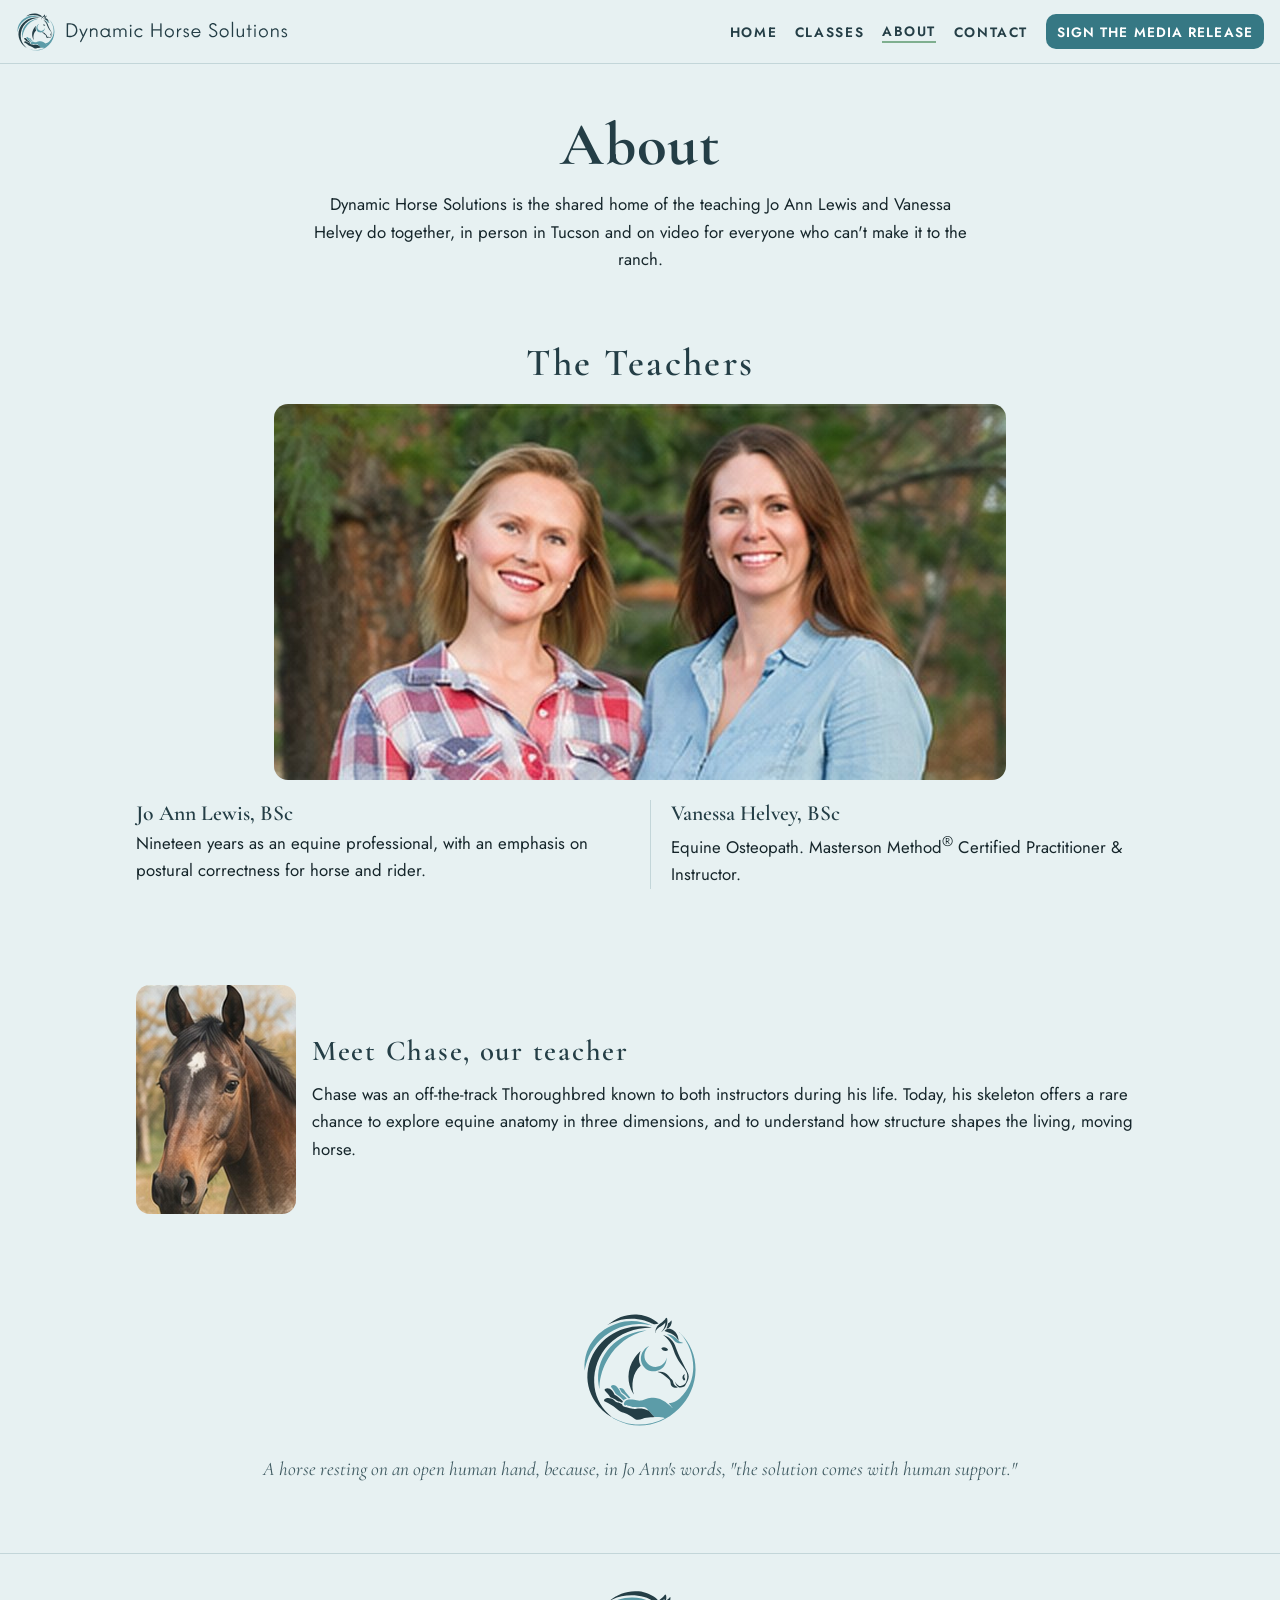
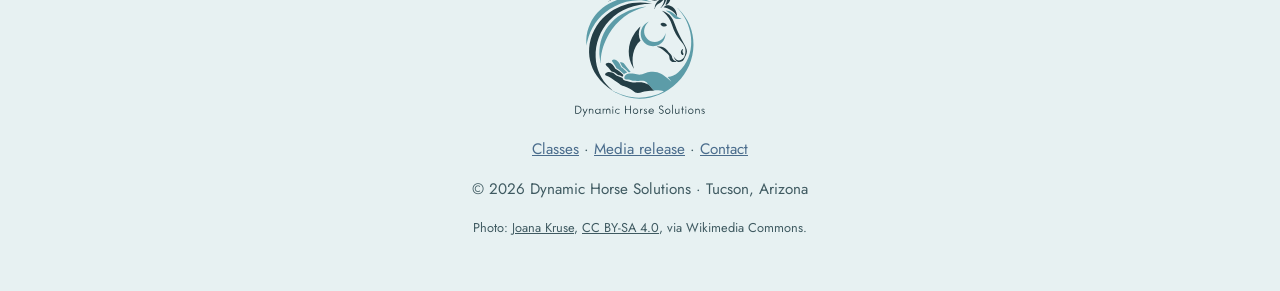
==== about.html @ e8b3860f "They picked A (14:23): the horizontal lockup, the mark beside the logo's own lettering, in the menu " ====
<!doctype html>
<html lang="en">
<head>
<meta charset="utf-8">
<meta name="viewport" content="width=device-width, initial-scale=1">
<meta name="robots" content="noindex, nofollow">
<title>About — Dynamic Horse Solutions</title>
<meta name="description" content="Jo Ann Lewis, Vanessa Helvey and Chase, the teachers of Equine Biomechanics.">
<link rel="icon" href="assets/favicon-512.png" type="image/png">
<link rel="apple-touch-icon" href="assets/favicon-512.png">
<meta property="og:title" content="About — Dynamic Horse Solutions">
<meta property="og:image" content="assets/og.png">
<link rel="preconnect" href="https://fonts.googleapis.com">
<link rel="preconnect" href="https://fonts.gstatic.com" crossorigin>
<link href="https://fonts.googleapis.com/css2?family=Cormorant+Garamond:ital,wght@0,500;0,600;0,700;1,500&family=Jost:wght@400;500;600&display=swap" rel="stylesheet">
<link rel="stylesheet" href="style.css">
</head>
<body>
<header class="top">
  <a class="brand" href="index.html" aria-label="Dynamic Horse Solutions, home"><img class="wordmark lockup" src="assets/lockup.svg" alt="Dynamic Horse Solutions" width="2723" height="400"></a>
  <nav class="wide" aria-label="Menu"><a href="index.html">Home</a><a href="classes.html">Classes</a><a href="about.html" aria-current="page">About</a><a href="contact.html">Contact</a><a class="release" href="release.html">Sign the media release</a></nav>
  <details class="narrow"><summary aria-label="Menu"><span></span><span></span><span></span></summary>
    <nav aria-label="Menu"><a href="index.html">Home</a><a href="classes.html">Classes</a><a href="about.html" aria-current="page">About</a><a href="contact.html">Contact</a><a class="release" href="release.html">Sign the media release</a></nav></details>
</header>
<main>

<section class="page-head">
  <h1>About</h1>
  <p class="lede center">Dynamic Horse Solutions is the shared home of the teaching Jo Ann Lewis and Vanessa Helvey do together, in person in Tucson and on video for everyone who can't make it to the ranch.</p>
</section>

<section id="teachers" class="teachers">
  <h2>The Teachers</h2>
  <img class="duo" src="assets/teachers.jpg" alt="Jo Ann Lewis and Vanessa Helvey" width="732" height="376">
  <div class="pair">
    <article>
      <h3>Jo Ann Lewis, BSc</h3>
      <p>Nineteen years as an equine professional, with an emphasis on postural correctness for horse and rider.</p>
    </article>
    <article>
      <h3>Vanessa Helvey, BSc</h3>
      <p>Equine Osteopath. Masterson Method<sup>®</sup> Certified Practitioner &amp; Instructor.</p>
    </article>
  </div>
</section>

<section id="chase" class="chase">
  <img src="assets/chase.jpg" alt="Chase, a bay Thoroughbred with a white star" width="296" height="424">
  <div>
    <h2>Meet Chase, our teacher</h2>
    <p>Chase was an off-the-track Thoroughbred known to both instructors during his life. Today, his skeleton offers a rare chance to explore equine anatomy in three dimensions, and to understand how structure shapes the living, moving horse.</p>
  </div>
</section>

<section class="mark-story">
  <img src="assets/mark.svg" alt="" width="120" height="120">
  <p class="why">A horse resting on an open human hand, because, in Jo Ann's words, <em>"the solution comes with human support."</em></p>
</section>

</main>
<footer>
  <img src="assets/logo.svg" alt="Dynamic Horse Solutions" width="140" height="140">
  <p><a href="classes.html">Classes</a> · <a href="release.html">Media release</a> · <a href="contact.html">Contact</a></p>
  <p>© 2026 Dynamic Horse Solutions · Tucson, Arizona</p>
  <p class="credit">Photo: <a href="https://commons.wikimedia.org/wiki/File:NewForestPonies_sunrise.jpg">Joana Kruse</a>, <a href="https://creativecommons.org/licenses/by-sa/4.0/">CC BY-SA 4.0</a>, via Wikimedia Commons.</p>
</footer>
</body>
</html>
---- style.css ----
:root{
  /* Dynamic Horse Solutions brand guidelines — Open Sky (picked 2026-11-06 12:37) */
  --paper:#e7f1f2; --paper-2:#ffffff; --ink:#16262b; --muted:#3f5a61;
  --teal:#243e46; --rust:#4a6c8c; --sage:#ffffff; --brown:#243e46; --terra:#5c9ca8; --on-aqua:#16262b; --green:#7faf8f;
  --line:#c3d6d9; --radius:14px; --btn:#367884; --btn-hover:#243e46; --btn-radius:10px;
  --serif:"Jost",Arial,sans-serif; --display:"Cormorant Garamond",Georgia,serif; --sans:"Jost",Arial,sans-serif;
  --gutter:16px; --max:1040px;
}
*{box-sizing:border-box}
html{scroll-behavior:smooth;-webkit-text-size-adjust:100%}
body{margin:0;background:var(--paper);color:var(--ink);font:400 1.05rem/1.65 var(--sans);overflow-x:hidden}
img{max-width:100%;height:auto;display:block}
a{color:var(--rust)}
h1,h2,h3{font-family:var(--display);color:var(--brown);line-height:1.1;margin:0 0 .5em;font-weight:600}
h2{font-size:clamp(1.7rem,5.5vw,2.4rem);text-align:center;letter-spacing:.06em}
section{padding:3rem var(--gutter);max-width:var(--max);margin:0 auto}

.top{position:sticky;top:0;z-index:5;display:flex;align-items:center;justify-content:space-between;gap:.75rem;
  padding:.5rem var(--gutter);background:rgba(231,241,242,.94);backdrop-filter:blur(6px);border-bottom:1px solid var(--line)}
.brand{display:flex;align-items:center;gap:.5rem;text-decoration:none;color:var(--brown);font:600 1rem/1.1 var(--sans);min-width:0}
.brand span{white-space:nowrap;overflow:hidden;text-overflow:ellipsis}
.top nav{display:none;gap:1.25rem}
.top nav a{font:600 .85rem var(--sans);letter-spacing:.12em;text-transform:uppercase;color:var(--teal);text-decoration:none}
@media (min-width:720px){.top nav{display:flex}}

.hero{text-align:center;padding-top:1.5rem}
.hero .logo{width:min(220px,60vw);margin:0 auto 1.25rem}
.eyebrow{font-style:italic;color:var(--muted);margin:0 0 .5rem}
h1{font-size:clamp(2.5rem,11vw,5rem);font-weight:700;color:var(--teal);letter-spacing:.01em;margin-bottom:.2em}
.triad{display:flex;flex-wrap:wrap;justify-content:center;gap:.25rem .7rem;margin:0 0 1.5rem;
  font:600 clamp(.95rem,3.6vw,1.45rem) var(--display);color:var(--rust);letter-spacing:.14em;text-transform:uppercase}
.triad i{font-style:normal}
.gait{margin:0 auto 1.75rem}
.lede{max-width:40em;margin:0 auto 1.25rem;text-align:left}
.format{list-style:none;padding:0;margin:0;display:flex;flex-wrap:wrap;justify-content:center;gap:.4rem 1.2rem;
  font:600 .78rem var(--sans);letter-spacing:.16em;text-transform:uppercase;color:var(--muted)}
.format li+li::before{content:"•";margin-right:1.2rem;color:var(--rust)}
@media (max-width:520px){.format li+li::before{display:none}}

.series h2{margin-bottom:1.5rem}
.part-one{background:var(--paper-2);border-radius:6px;overflow:hidden;margin-bottom:1.25rem}
.band{background:var(--teal);color:#f4ede1;padding:1.25rem var(--gutter)}
.band h3{color:#fff;font-size:clamp(1.5rem,6vw,2.4rem);margin:.1em 0}
.band .num{margin:0;font:600 .85rem var(--display);letter-spacing:.3em;text-transform:uppercase}
.band .parts{margin:0;font:500 .9rem var(--display);letter-spacing:.2em;text-transform:uppercase;opacity:.9}
.part-body{display:grid;gap:1rem;padding:1.25rem var(--gutter)}
.part-body img{justify-self:center}
@media (min-width:720px){.part-body{grid-template-columns:1fr 1fr;align-items:center}}
.when{font:600 1.25rem/1.3 var(--serif);color:var(--rust);margin:.25rem 0 .75rem}
.when span{font-weight:400;color:var(--teal);font-size:1.05rem}
.when em{font-weight:400;color:var(--muted);font-size:.95rem}
.status{display:inline-block;font:600 .8rem var(--sans);letter-spacing:.16em;text-transform:uppercase;
  background:var(--terra);color:var(--on-aqua);padding:.5rem .9rem;border-radius:3px;margin:.25rem 0 0}
.later{display:grid;gap:1rem;background:var(--sage);border-radius:6px;padding:1.25rem var(--gutter)}
@media (min-width:600px){.later{grid-template-columns:1fr 1fr}.later .part+.part{border-left:1px solid var(--line);padding-left:1rem}}
.later .part{text-align:center}
.later .num{font:600 1.35rem var(--serif);color:var(--rust);margin:0}
.later h3{font:500 1.15rem var(--serif);color:var(--ink);margin:.1rem 0}
.later .when{font-size:1rem;margin:0}
.note{text-align:center;font-style:italic;color:var(--muted);margin-top:1rem}

.chase{display:grid;grid-template-columns:110px 1fr;gap:1rem;align-items:center}
.chase img{}
.chase h2{text-align:left;font-size:clamp(1.2rem,4.5vw,1.8rem)}
.chase p{margin:0}
@media (min-width:720px){.chase{grid-template-columns:160px 1fr}}

.teachers{text-align:center}
.duo{margin:0 auto 1.25rem}
.pair{display:grid;gap:1.25rem;text-align:left}
@media (min-width:640px){.pair{grid-template-columns:1fr 1fr}.pair article+article{border-left:1px solid var(--line);padding-left:1.25rem}}
.pair h3{font:600 1.25rem var(--serif);color:var(--teal);margin-bottom:.25rem}
.pair p{margin:0}
.why{font-style:italic;color:var(--muted);margin-top:1.5rem}

.videos{text-align:center;background:var(--teal);color:#f4ede1;max-width:none}
.videos h2{color:#fff}
.videos p{max-width:36em;margin:0 auto 1rem}

.contact{text-align:center}
.card{display:inline-block;text-align:left;border:1px solid var(--line);background:var(--paper-2);padding:1rem 1.5rem;border-radius:4px;max-width:100%}
.card p{margin:.15rem 0;overflow-wrap:anywhere}
.card .who{font:600 1.2rem var(--serif);color:var(--teal)}
.place{color:var(--muted);margin-top:1.25rem}

footer{text-align:center;padding:2rem var(--gutter) 2.5rem;border-top:1px solid var(--line);color:var(--muted);font-size:.95rem}
footer img{margin:0 auto .5rem}
.status.quiet{background:transparent;color:var(--rust);border:1.5px solid var(--rust)}
.videos .mark{margin:0 auto 1rem}
.eyebrow,.note,.why{font-family:var(--display);font-size:1.2rem}
.when{font-family:var(--display);font-size:1.4rem}
.later h3,.pair h3,.card .who{font-family:var(--display);font-size:1.35rem}
.later .num{font-family:var(--display)}
.brand img{width:48px;height:48px}

/* 12:34, Angel: a real multi-page site — menu, classes, registration, workbook, release */
.top nav.wide{display:none;align-items:center;gap:1.1rem}
@media (min-width:900px){.top nav.wide{display:flex}.top details.narrow{display:none}}
.top nav a[aria-current="page"]{color:var(--rust);border-bottom:2px solid var(--terra)}
.top nav a.release{background:var(--terra);color:var(--on-aqua);padding:.45rem .7rem;border-radius:3px;letter-spacing:.08em}
.top details.narrow{position:relative}
.top details.narrow summary{list-style:none;cursor:pointer;width:44px;height:44px;display:grid;place-content:center;gap:5px}
.top details.narrow summary::-webkit-details-marker{display:none}
.top details.narrow summary span{display:block;width:24px;height:2px;background:var(--teal);border-radius:2px}
.top details.narrow[open] summary span:nth-child(2){opacity:0}
.top details.narrow nav{display:flex;flex-direction:column;position:absolute;right:0;top:52px;min-width:240px;
  background:var(--paper);border:1px solid var(--line);border-radius:6px;padding:.5rem;box-shadow:0 10px 30px rgba(22,38,43,.15)}
.top details.narrow nav a{padding:.75rem .75rem;font:600 .9rem var(--sans);letter-spacing:.1em;text-transform:uppercase;color:var(--teal);text-decoration:none;border:0}
.top details.narrow nav a.release{margin-top:.25rem;text-align:center}

.btn{display:inline-block;font:600 .85rem var(--sans);letter-spacing:.12em;text-transform:uppercase;text-decoration:none;
  background:var(--terra);color:var(--on-aqua);padding:.8rem 1.2rem;border-radius:4px;border:0;cursor:pointer}
.btn.ghost{background:transparent;color:var(--teal);border:1.5px solid var(--teal)}
.btn:disabled{opacity:.6}
.where{margin:0 0 .5rem;color:var(--teal)}
.price{font:600 1.8rem var(--display);color:var(--teal);margin:.25rem 0}
.price span{font:500 .8rem var(--sans);letter-spacing:.14em;text-transform:uppercase;color:var(--muted)}
.incl,.small{font-size:.92rem;color:var(--muted)}
.actions{margin:1rem 0 .25rem}
.center{text-align:center;margin-left:auto;margin-right:auto}
.page-head{text-align:center;padding-bottom:0}
.page-head h1{font-size:clamp(2.4rem,9vw,3.8rem)}
.extras{display:grid;gap:1rem;margin:1.5rem 0 2rem}
@media (min-width:720px){.extras{grid-template-columns:1fr 1fr}}
.extra{background:var(--sage);border-radius:6px;padding:1.25rem var(--gutter)}
.extra h3{font-size:1.5rem}
.later-head{margin-top:1rem}
.later .small a{color:var(--rust)}

.teaser{display:grid;grid-template-columns:110px 1fr;gap:1.25rem;align-items:center}
@media (min-width:720px){.teaser{grid-template-columns:150px 1fr}}
.teaser h2{text-align:left;font-size:clamp(1.3rem,4.5vw,1.9rem)}
.teaser p{margin:.25rem 0}
.chase-oval{width:100%}
.mark-story{text-align:center}
.mark-story img{margin:0 auto .75rem}

.form-wrap{max-width:640px}
.reg{display:grid;gap:1rem}
.reg label{display:grid;gap:.35rem;font:500 .95rem var(--sans);color:var(--teal)}
.reg .opt{font-weight:400;color:var(--muted)}
.reg input,.reg select,.reg textarea{font:400 1rem var(--sans);color:var(--ink);background:#fff;border:1px solid var(--line);border-radius:4px;padding:.7rem .75rem;width:100%;min-width:0}
.reg select{appearance:auto}
.reg input:focus,.reg select:focus,.reg textarea:focus{outline:2px solid var(--terra);outline-offset:1px}
.reg .two{display:grid;gap:1rem}
@media (min-width:560px){.reg .two{grid-template-columns:1fr 1fr}}
.reg fieldset{border:1px solid var(--line);border-radius:4px;padding:.6rem .9rem;margin:0}
.reg legend{font:500 .95rem var(--sans);color:var(--teal);padding:0 .3rem}
.reg label.inline{display:inline-flex;align-items:center;gap:.4rem;margin-right:1.25rem;font-weight:400;color:var(--ink)}
.reg label.inline input{width:auto}
.reg .btn{justify-self:start;font-size:.9rem}
.msg{margin:0;color:var(--teal);min-height:1.5em}

/* 12:35, Angel: no photo treatment — every picture gets the same rounded corners */
.part-body img,.chase img,.chase-oval,.duo{border-radius:var(--radius)}
.gait{border-radius:0}  /* 12:52: the strip is cut out of the flyer's paper and sits on the page */
.part-one,.later,.extra,.card{border-radius:var(--radius)}
.part-one{background:#fff;overflow:hidden}
.later,.extra,.card{background:#fff;border:1px solid var(--line)}
.band .num{color:var(--green)}
.top nav a[aria-current="page"]{color:var(--teal);border-bottom-color:var(--green)}

/* 13:05, Angel: light letters on the buttons, and a little rounder */
.btn,.status,.top nav a.release{background:var(--btn);color:#fff;border-radius:var(--btn-radius)}
.btn:hover,.top nav a.release:hover{background:var(--btn-hover)}
.btn.ghost{background:transparent;color:var(--teal);border:1.5px solid var(--teal);border-radius:var(--btn-radius)}
.btn.ghost:hover{background:var(--teal);color:#fff}
.status.quiet{background:transparent;color:var(--rust);border:1.5px solid var(--rust)}
.gait{width:min(100%,900px);margin:0 auto 1.75rem}
.credit{font-size:.8rem;color:var(--muted)}

/* 13:14, Angel: a hero slider of photographs instead of the skeleton strip */
.hero-slider{position:relative;max-width:none;padding:0;margin:0;height:min(78vh,720px);min-height:460px;overflow:hidden;color:#fff;background:var(--teal)}
.hero-slider .slides img{position:absolute;inset:0;width:100%;height:100%;object-fit:cover;opacity:0;transition:opacity 1.4s ease;border-radius:0}
.hero-slider .slides img.is-on{opacity:1}
.hero-slider::after{content:"";position:absolute;inset:0;background:linear-gradient(180deg,rgba(22,38,43,.15) 0%,rgba(22,38,43,.25) 40%,rgba(22,38,43,.78) 100%);pointer-events:none}
.hero-copy{position:absolute;left:0;right:0;bottom:0;z-index:2;padding:0 var(--gutter) 3.25rem;max-width:var(--max);margin:0 auto;text-align:center}
.hero-copy .eyebrow{color:#e7f1f2;margin-bottom:.4rem}
.hero-copy h1{color:#fff;font-size:clamp(2.6rem,10vw,5.2rem);margin:0 0 .25rem;text-shadow:0 2px 18px rgba(0,0,0,.35)}
.hero-copy .triad{color:#cfe6ea;margin-bottom:1.25rem}
.hero-actions{display:flex;flex-wrap:wrap;gap:.6rem;justify-content:center;margin:0}
.btn.light{background:rgba(255,255,255,.92);color:var(--teal)}
.btn.light:hover{background:#fff}
.dots{position:absolute;z-index:3;left:0;right:0;bottom:1rem;display:flex;justify-content:center;gap:.5rem}
.dots button{width:10px;height:10px;border-radius:50%;border:1.5px solid #fff;background:transparent;padding:0;cursor:pointer}
.dots button[aria-current="true"]{background:#fff}
@media (prefers-reduced-motion: reduce){.hero-slider .slides img{transition:none}}
.intro{text-align:center;padding-top:2.5rem}
.intro .logo{width:min(180px,45vw);margin:0 auto 1.25rem}
.intro .lede{text-align:left;max-width:40em;margin:0 auto 1.25rem}
.credit a{color:inherit}

/* 13:37, Angel: a card per class on Classes and Home, each opening its own page */
.class-grid{display:grid;gap:1rem}
@media (min-width:760px){.class-grid{grid-template-columns:repeat(3,1fr)}}
.class-card{display:flex;flex-direction:column;background:#fff;border:1px solid var(--line);border-radius:var(--radius);overflow:hidden;text-decoration:none;color:var(--ink);transition:transform .2s ease,box-shadow .2s ease}
.class-card:hover{transform:translateY(-2px);box-shadow:0 10px 24px rgba(22,38,43,.12)}
.class-card img{width:100%;aspect-ratio:4/3;object-fit:cover;border-radius:0}
.cc-body{padding:1rem 1.1rem 1.2rem;display:flex;flex-direction:column;gap:.35rem;flex:1}
.cc-body .num{margin:0;font:600 .8rem var(--sans);letter-spacing:.2em;text-transform:uppercase;color:var(--rust)}
.cc-body h3{margin:0;font-size:1.6rem;color:var(--teal)}
.cc-body .when{margin:0;font-size:1.1rem}
.cc-body .more{margin-top:auto;padding-top:.5rem;font:600 .85rem var(--sans);color:var(--btn)}
.badge{align-self:flex-start;display:inline-block;font:600 .72rem var(--sans);letter-spacing:.12em;text-transform:uppercase;padding:.35rem .6rem;border-radius:999px}
.badge.full{background:#e9ecef;color:#4a555a;border:1px solid #cfd6da}
.badge.open{background:#e1f0e6;color:#2f6a43;border:1px solid var(--green)}
.badge.big{font-size:.82rem;padding:.45rem .8rem}
.class-hero{background-size:cover;background-position:center;color:#fff;max-width:none;padding:0;min-height:min(52vh,460px);display:flex;align-items:flex-end}
.ch-copy{width:100%;max-width:var(--max);margin:0 auto;padding:2rem var(--gutter) 2.25rem}
.ch-copy .num{margin:0 0 .35rem;font:600 .8rem var(--sans);letter-spacing:.22em;text-transform:uppercase;color:#cfe6ea}
.ch-copy h1{color:#fff;font-size:clamp(2.4rem,9vw,4.4rem);margin:0}
.ch-copy .parts{margin:.25rem 0 0;font:500 .9rem var(--display);letter-spacing:.2em;text-transform:uppercase;color:#e7f1f2}
.class-detail .lede{max-width:40em}
.facts{background:#fff;border:1px solid var(--line);border-radius:var(--radius);padding:1rem 1.25rem;margin:1rem 0}
.facts p{margin:.2rem 0}
.deposit{background:#fff;border:1px solid var(--line);border-left:4px solid var(--green);border-radius:var(--radius);padding:.9rem 1.1rem;margin-bottom:1rem}
.deposit p{margin:.2rem 0}
.form-wrap h2{text-align:left}

/* 13:42, Angel: one photo only, the two ponies at sunrise; the words sit in the sky, clear of the ponies */
.hero-slider.single::after{background:linear-gradient(180deg,rgba(22,38,43,.72) 0%,rgba(22,38,43,.35) 45%,rgba(22,38,43,0) 70%,rgba(22,38,43,.15) 100%)}
.hero-slider.single .hero-copy{top:0;bottom:auto;padding-top:2.5rem;padding-bottom:0}
@media (min-width:900px){.hero-slider.single .hero-copy{padding-top:4rem}}
@media (min-width:900px){.hero-slider.single .slides img{object-position:40% 40% !important}}

/* 13:44, Angel: the wordmark in the menu bar instead of the mark */
.top{min-height:64px}
.brand img.wordmark{width:auto;height:20px;max-width:62vw}
@media (min-width:600px){.brand img.wordmark{height:24px}}

/* 13:47, Angel: the class page's description lines up with the badge and the facts */
.class-detail .lede{margin-left:0;margin-right:0}
.msg .btn{margin-top:.6rem}

.cf-turnstile{min-height:65px}

/* 14:23, they picked A: the mark beside the logo's own lettering, as one lockup */
.brand img.wordmark.lockup{height:36px;max-width:70vw}
@media (min-width:600px){.brand img.wordmark.lockup{height:40px}}
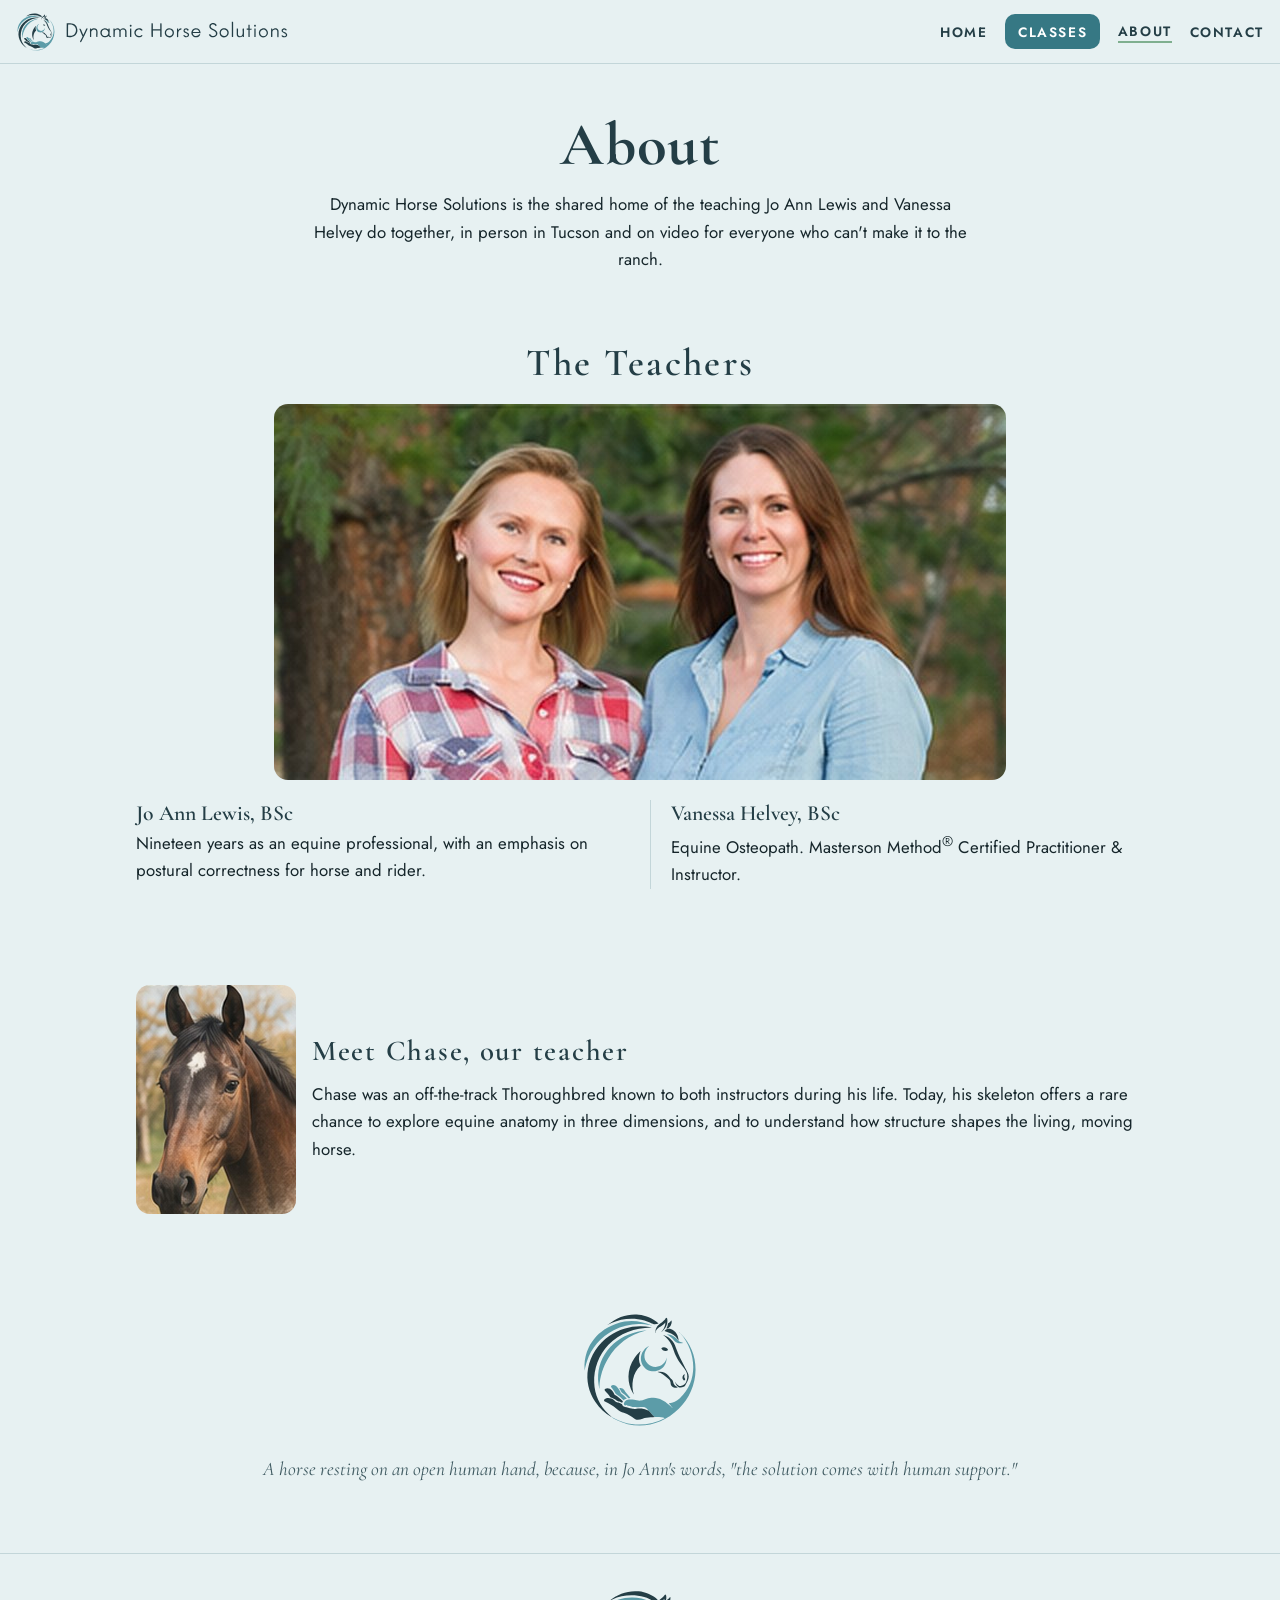
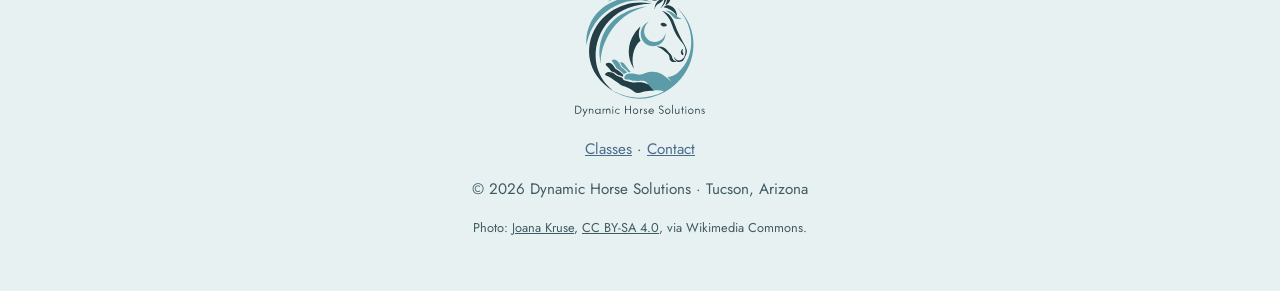
==== commit 776b9688: "Angel 14:34–14:35: the three class cards are consecutive slices of one Muybridge skeleton on wide sc" ====
--- a/about.html
+++ b/about.html
@@ -18,9 +18,9 @@
 <body>
 <header class="top">
   <a class="brand" href="index.html" aria-label="Dynamic Horse Solutions, home"><img class="wordmark lockup" src="assets/lockup.svg" alt="Dynamic Horse Solutions" width="2723" height="400"></a>
-  <nav class="wide" aria-label="Menu"><a href="index.html">Home</a><a href="classes.html">Classes</a><a href="about.html" aria-current="page">About</a><a href="contact.html">Contact</a><a class="release" href="release.html">Sign the media release</a></nav>
+  <nav class="wide" aria-label="Menu"><a href="index.html">Home</a><a href="classes.html" class="cta">Classes</a><a href="about.html" aria-current="page">About</a><a href="contact.html">Contact</a></nav>
   <details class="narrow"><summary aria-label="Menu"><span></span><span></span><span></span></summary>
-    <nav aria-label="Menu"><a href="index.html">Home</a><a href="classes.html">Classes</a><a href="about.html" aria-current="page">About</a><a href="contact.html">Contact</a><a class="release" href="release.html">Sign the media release</a></nav></details>
+    <nav aria-label="Menu"><a href="index.html">Home</a><a href="classes.html" class="cta">Classes</a><a href="about.html" aria-current="page">About</a><a href="contact.html">Contact</a></nav></details>
 </header>
 <main>
 
@@ -60,7 +60,7 @@
 </main>
 <footer>
   <img src="assets/logo.svg" alt="Dynamic Horse Solutions" width="140" height="140">
-  <p><a href="classes.html">Classes</a> · <a href="release.html">Media release</a> · <a href="contact.html">Contact</a></p>
+  <p><a href="classes.html">Classes</a> · <a href="contact.html">Contact</a></p>
   <p>© 2026 Dynamic Horse Solutions · Tucson, Arizona</p>
   <p class="credit">Photo: <a href="https://commons.wikimedia.org/wiki/File:NewForestPonies_sunrise.jpg">Joana Kruse</a>, <a href="https://creativecommons.org/licenses/by-sa/4.0/">CC BY-SA 4.0</a>, via Wikimedia Commons.</p>
 </footer>
--- a/style.css
+++ b/style.css
@@ -237,3 +237,10 @@
 /* 14:23, they picked A: the mark beside the logo's own lettering, as one lockup */
 .brand img.wordmark.lockup{height:36px;max-width:70vw}
 @media (min-width:600px){.brand img.wordmark.lockup{height:40px}}
+
+/* 14:34–14:35, Angel: the card pictures line up into one skeleton on wide screens; Classes is the header's call to action */
+@media (min-width:760px){.class-grid{gap:.6rem}.class-card img{aspect-ratio:4/5}}
+.top nav a.cta{background:var(--btn);color:#fff;padding:.45rem .8rem;border-radius:var(--btn-radius);border-bottom:0}
+.top nav a.cta:hover{background:var(--btn-hover)}
+.top nav a.cta[aria-current="page"]{box-shadow:inset 0 -2px 0 var(--green)}
+.top details.narrow nav a.cta{margin-top:.25rem;text-align:center}
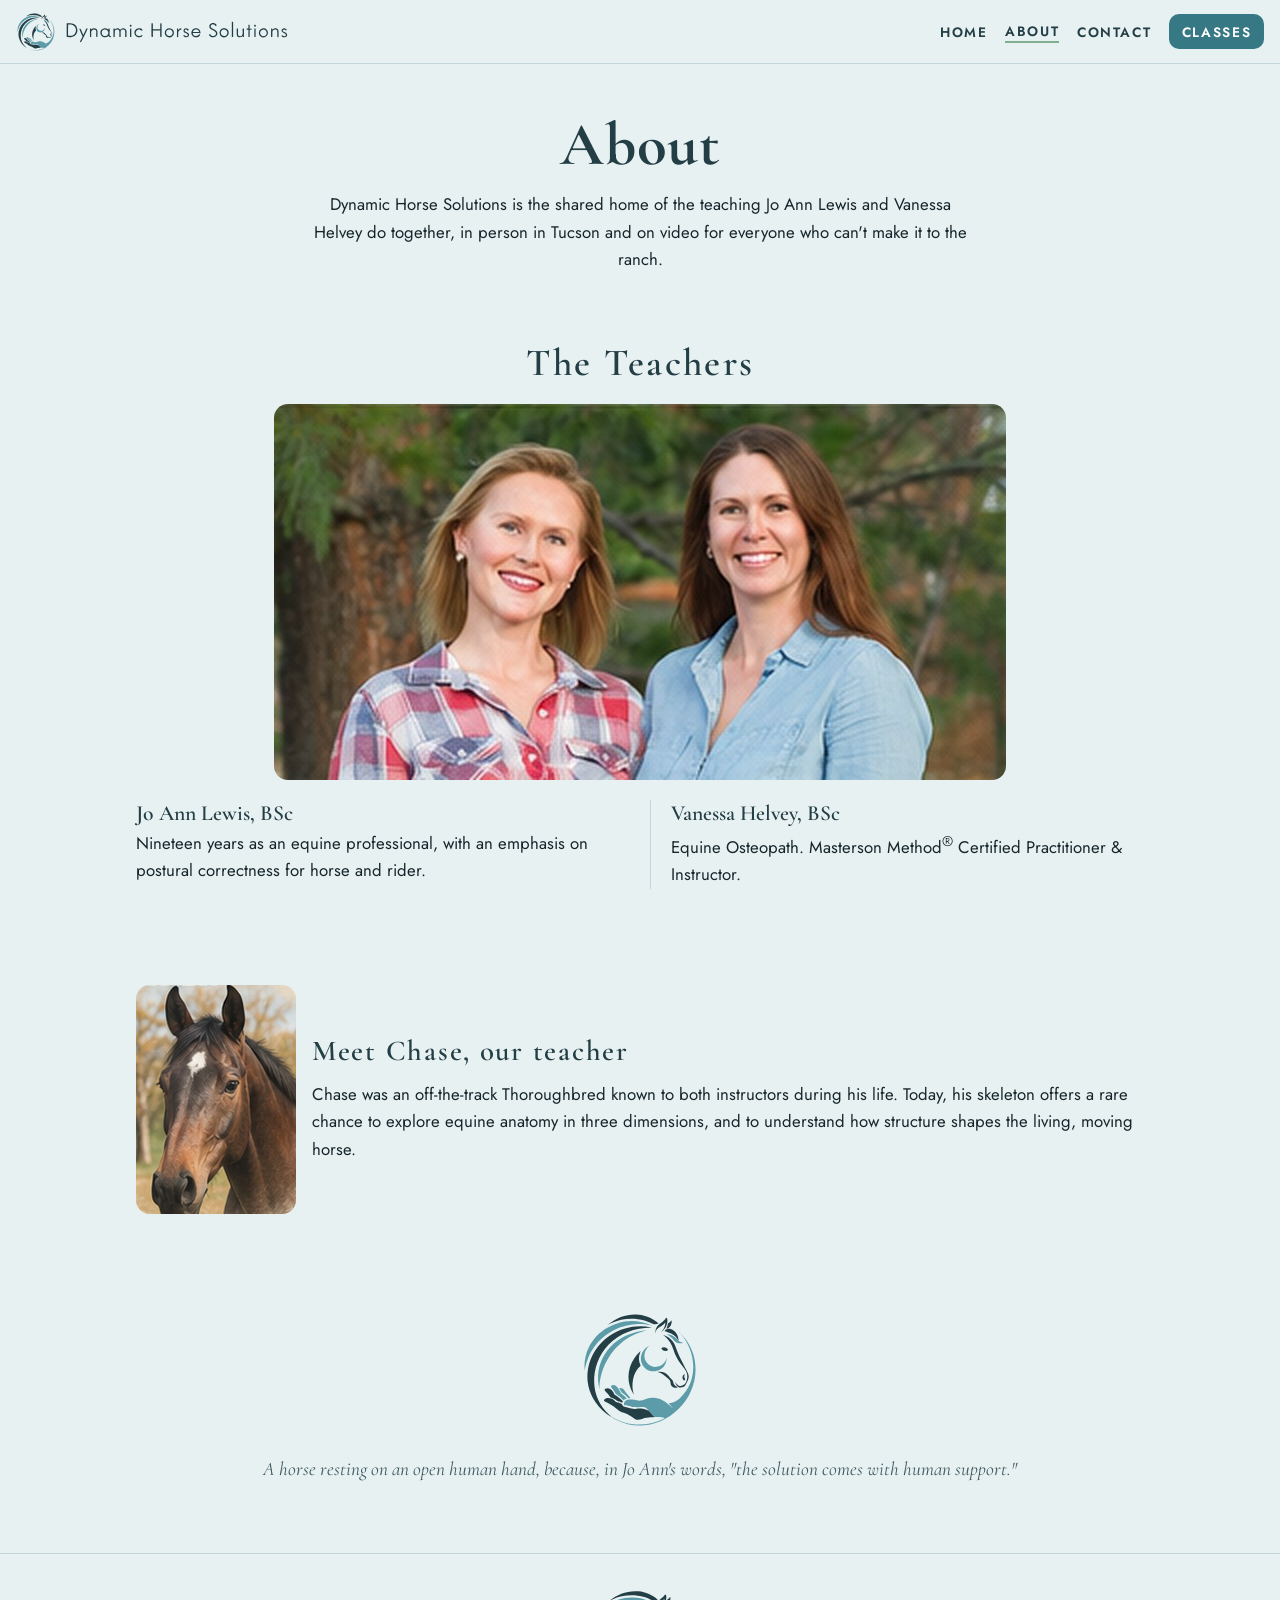
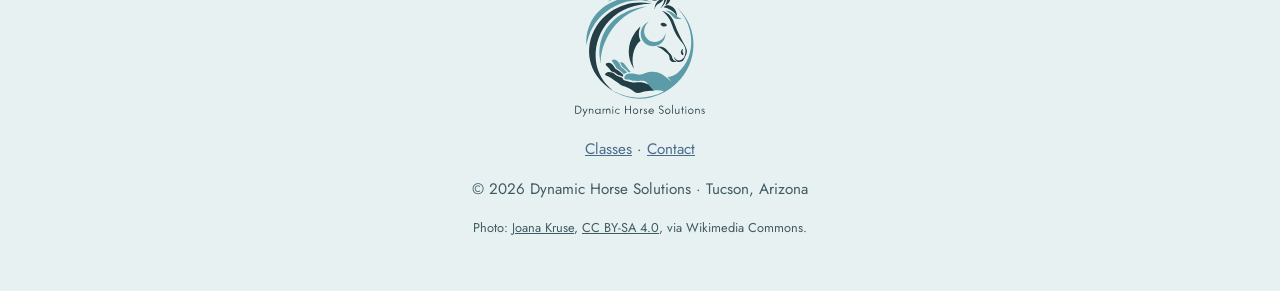
==== commit c6a8669c: "Angel 14:50: Classes at the far right of the desktop menu and first in the phone menu, white letters" ====
--- a/about.html
+++ b/about.html
@@ -18,9 +18,9 @@
 <body>
 <header class="top">
   <a class="brand" href="index.html" aria-label="Dynamic Horse Solutions, home"><img class="wordmark lockup" src="assets/lockup.svg" alt="Dynamic Horse Solutions" width="2723" height="400"></a>
-  <nav class="wide" aria-label="Menu"><a href="index.html">Home</a><a href="classes.html" class="cta">Classes</a><a href="about.html" aria-current="page">About</a><a href="contact.html">Contact</a></nav>
+  <nav class="wide" aria-label="Menu"><a href="index.html">Home</a><a href="about.html" aria-current="page">About</a><a href="contact.html">Contact</a><a href="classes.html" class="cta">Classes</a></nav>
   <details class="narrow"><summary aria-label="Menu"><span></span><span></span><span></span></summary>
-    <nav aria-label="Menu"><a href="index.html">Home</a><a href="classes.html" class="cta">Classes</a><a href="about.html" aria-current="page">About</a><a href="contact.html">Contact</a></nav></details>
+    <nav aria-label="Menu"><a href="classes.html" class="cta">Classes</a><a href="index.html">Home</a><a href="about.html" aria-current="page">About</a><a href="contact.html">Contact</a></nav></details>
 </header>
 <main>
 
--- a/style.css
+++ b/style.css
@@ -244,3 +244,4 @@
 .top nav a.cta:hover{background:var(--btn-hover)}
 .top nav a.cta[aria-current="page"]{box-shadow:inset 0 -2px 0 var(--green)}
 .top details.narrow nav a.cta{margin-top:.25rem;text-align:center}
+.top details.narrow nav a.cta{color:#fff;background:var(--btn);border-radius:var(--btn-radius)}
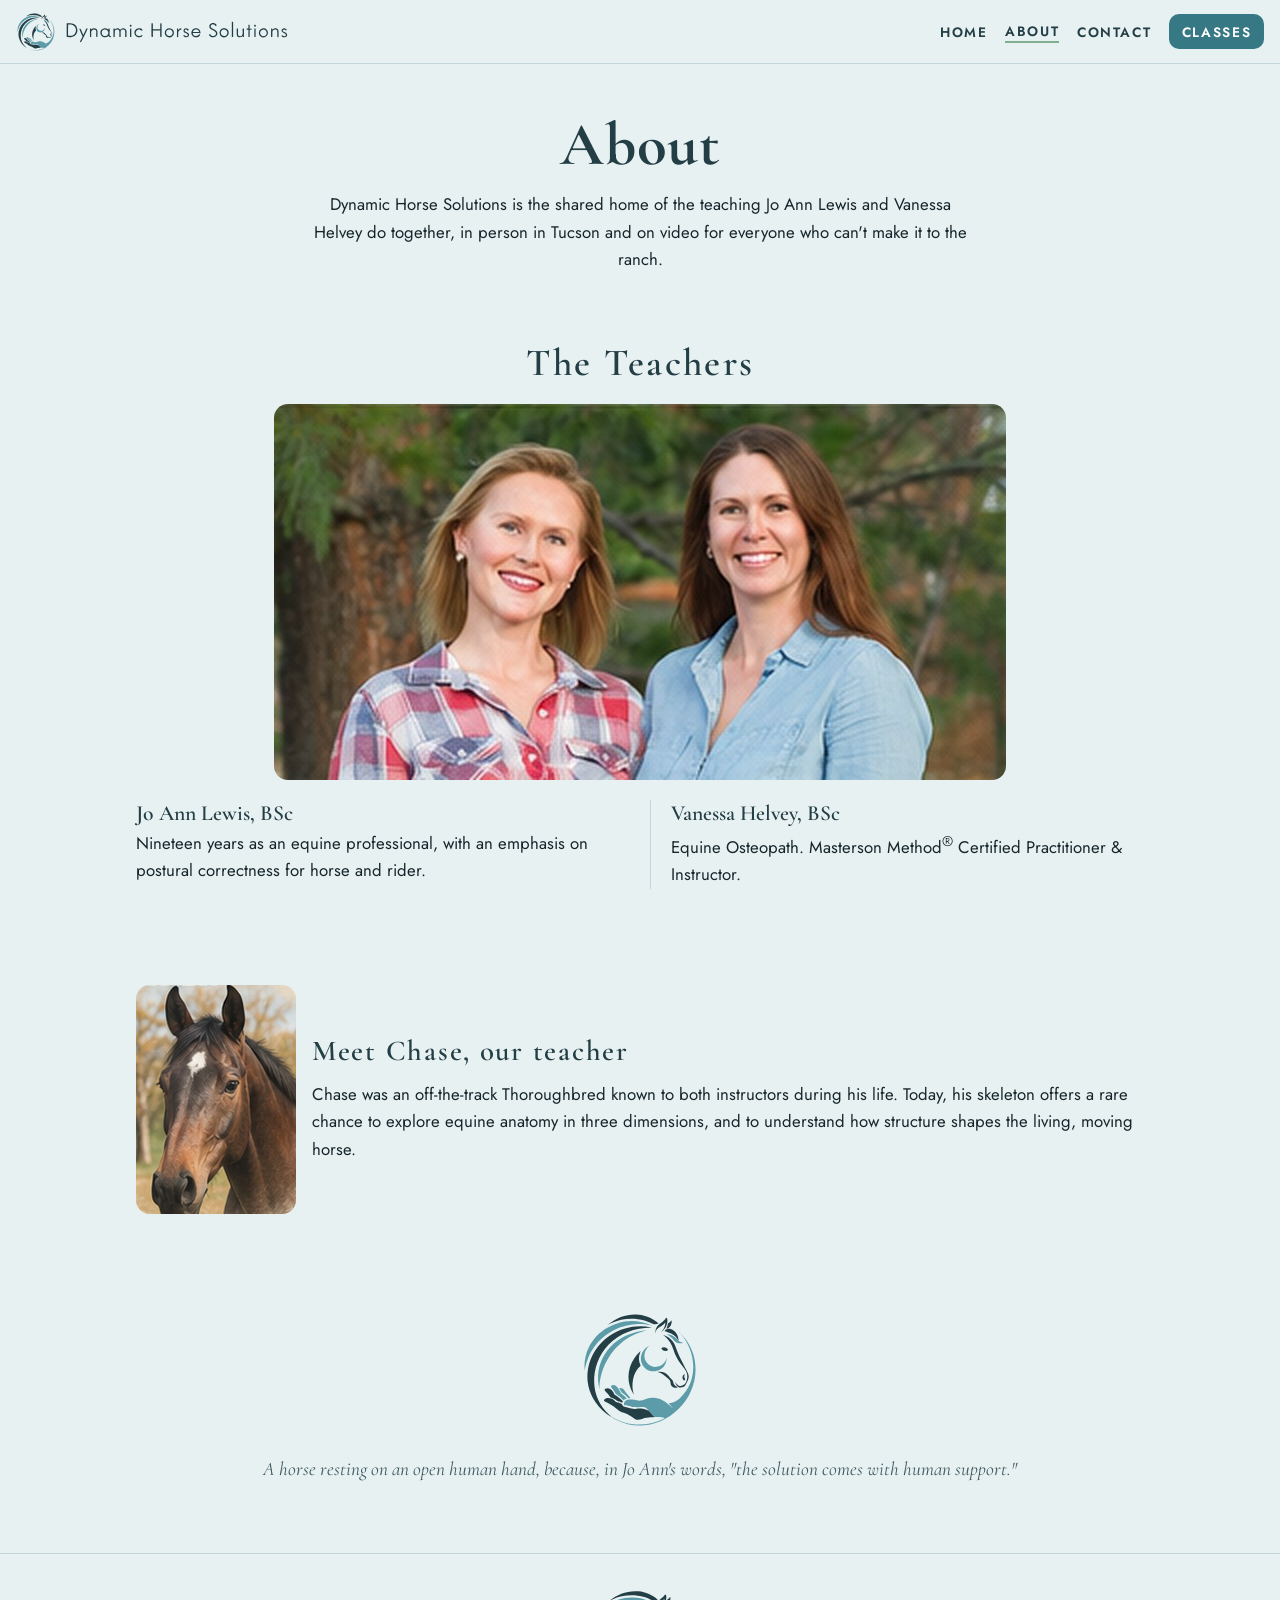
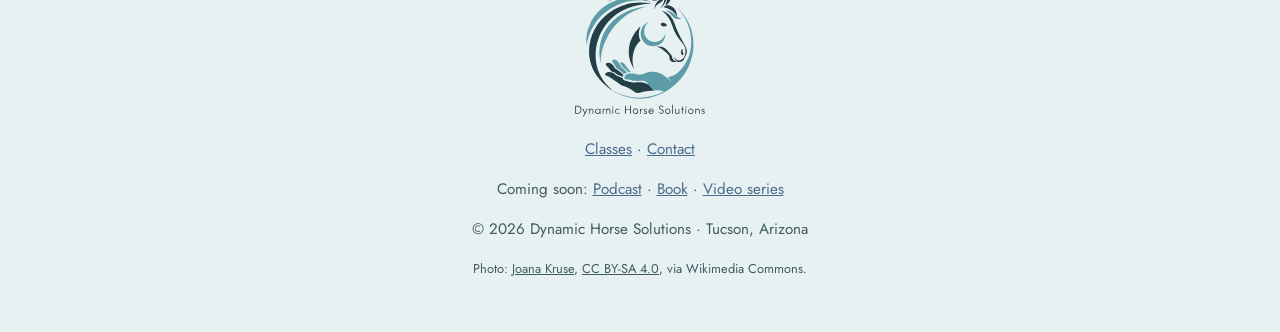
==== commit a749bad8: "Podcast, book and video series pages with notify-me forms Co-Authored-By: Claude Opus 5.5 <noreply@a" ====
--- a/about.html
+++ b/about.html
@@ -8,8 +8,17 @@
 <meta name="description" content="Jo Ann Lewis, Vanessa Helvey and Chase, the teachers of Equine Biomechanics.">
 <link rel="icon" href="assets/favicon-512.png" type="image/png">
 <link rel="apple-touch-icon" href="assets/favicon-512.png">
+<meta property="og:type" content="website">
+<meta property="og:site_name" content="Dynamic Horse Solutions">
 <meta property="og:title" content="About — Dynamic Horse Solutions">
-<meta property="og:image" content="assets/og.png">
+<meta property="og:description" content="Jo Ann Lewis, Vanessa Helvey and Chase, the teachers of Equine Biomechanics.">
+<meta property="og:url" content="https://dynamichorsesolutions.com/about.html">
+<meta property="og:image" content="https://dynamichorsesolutions.com/assets/og/about.jpg">
+<meta property="og:image:width" content="1200">
+<meta property="og:image:height" content="630">
+<meta property="og:image:alt" content="About — Dynamic Horse Solutions">
+<meta name="twitter:card" content="summary_large_image">
+<meta name="twitter:image" content="https://dynamichorsesolutions.com/assets/og/about.jpg">
 <link rel="preconnect" href="https://fonts.googleapis.com">
 <link rel="preconnect" href="https://fonts.gstatic.com" crossorigin>
 <link href="https://fonts.googleapis.com/css2?family=Cormorant+Garamond:ital,wght@0,500;0,600;0,700;1,500&family=Jost:wght@400;500;600&display=swap" rel="stylesheet">
@@ -61,6 +70,7 @@
 <footer>
   <img src="assets/logo.svg" alt="Dynamic Horse Solutions" width="140" height="140">
   <p><a href="classes.html">Classes</a> · <a href="contact.html">Contact</a></p>
+  <p class="soon">Coming soon: <a href="podcast.html">Podcast</a> · <a href="book.html">Book</a> · <a href="videos.html">Video series</a></p>
   <p>© 2026 Dynamic Horse Solutions · Tucson, Arizona</p>
   <p class="credit">Photo: <a href="https://commons.wikimedia.org/wiki/File:NewForestPonies_sunrise.jpg">Joana Kruse</a>, <a href="https://creativecommons.org/licenses/by-sa/4.0/">CC BY-SA 4.0</a>, via Wikimedia Commons.</p>
 </footer>
--- a/style.css
+++ b/style.css
@@ -245,3 +245,7 @@
 .top nav a.cta[aria-current="page"]{box-shadow:inset 0 -2px 0 var(--green)}
 .top details.narrow nav a.cta{margin-top:.25rem;text-align:center}
 .top details.narrow nav a.cta{color:#fff;background:var(--btn);border-radius:var(--btn-radius)}
+/* Coming-soon pages and their links (2026-11-06) */
+.videos .btn.ghost.light{color:#fff;border-color:#fff}.videos .btn.ghost.light:hover{background:#fff;color:var(--teal)}
+.videos .soon-links a{color:#fff}
+footer .soon{font-size:.95rem}
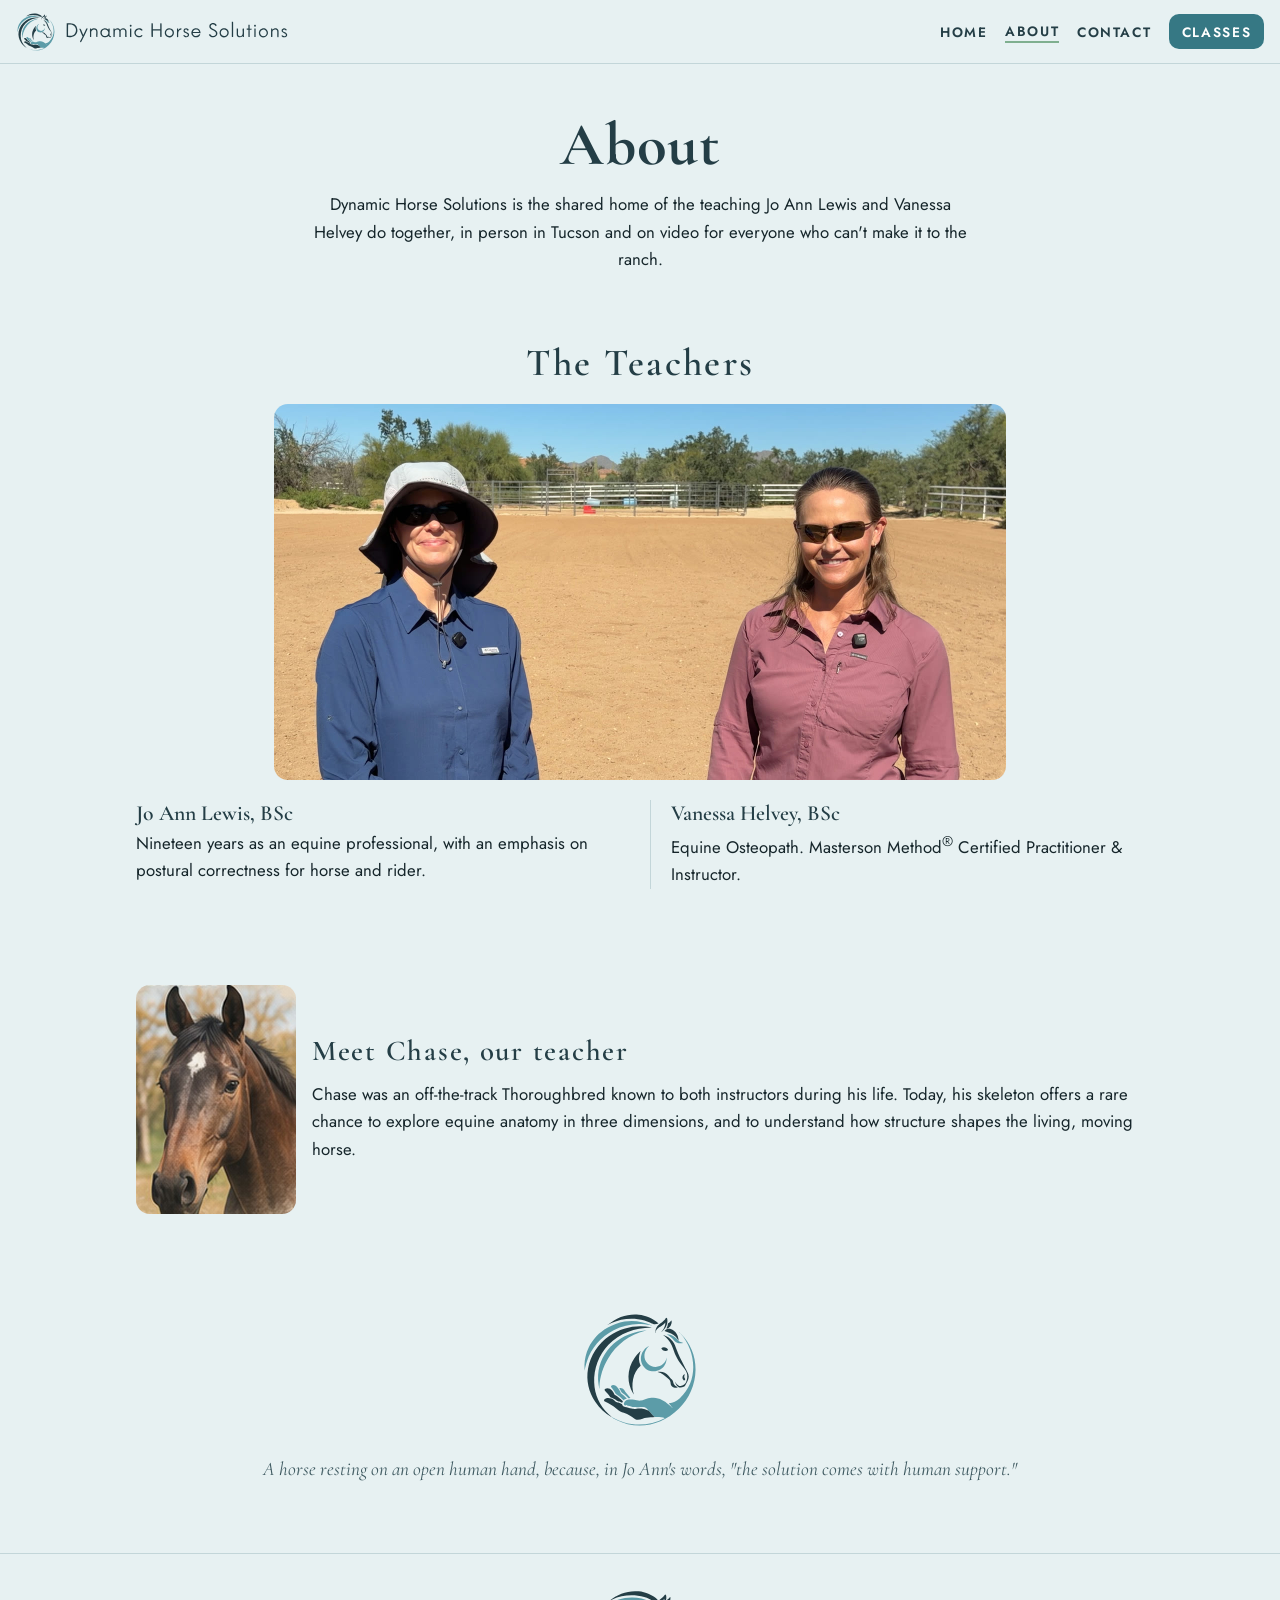
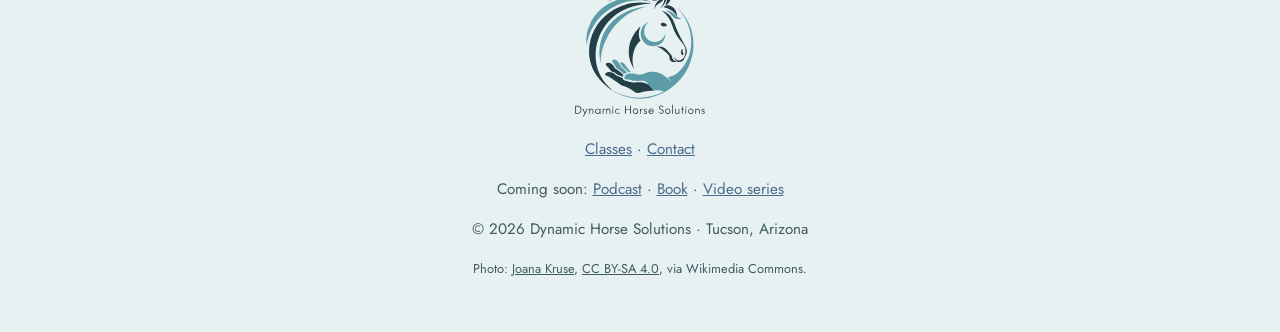
==== commit 50f142fd: "The teachers' photo is a real still from the Part I shoot (arena intro, 66.50s), replacing the AI pi" ====
--- a/about.html
+++ b/about.html
@@ -23,6 +23,7 @@
 <link rel="preconnect" href="https://fonts.gstatic.com" crossorigin>
 <link href="https://fonts.googleapis.com/css2?family=Cormorant+Garamond:ital,wght@0,500;0,600;0,700;1,500&family=Jost:wght@400;500;600&display=swap" rel="stylesheet">
 <link rel="stylesheet" href="style.css">
+<script defer src="https://stats.aztechsol.com/script.js" data-website-id="718dd775-101a-4a25-a182-e886c37360be" data-domains="dynamichorsesolutions.com"></script>
 </head>
 <body>
 <header class="top">
@@ -40,7 +41,7 @@
 
 <section id="teachers" class="teachers">
   <h2>The Teachers</h2>
-  <img class="duo" src="assets/teachers.jpg" alt="Jo Ann Lewis and Vanessa Helvey" width="732" height="376">
+  <img class="duo" src="assets/teachers.jpg" alt="Vanessa Helvey and Jo Ann Lewis in the arena at Copper Horse Ranch" width="732" height="376">
   <div class="pair">
     <article>
       <h3>Jo Ann Lewis, BSc</h3>
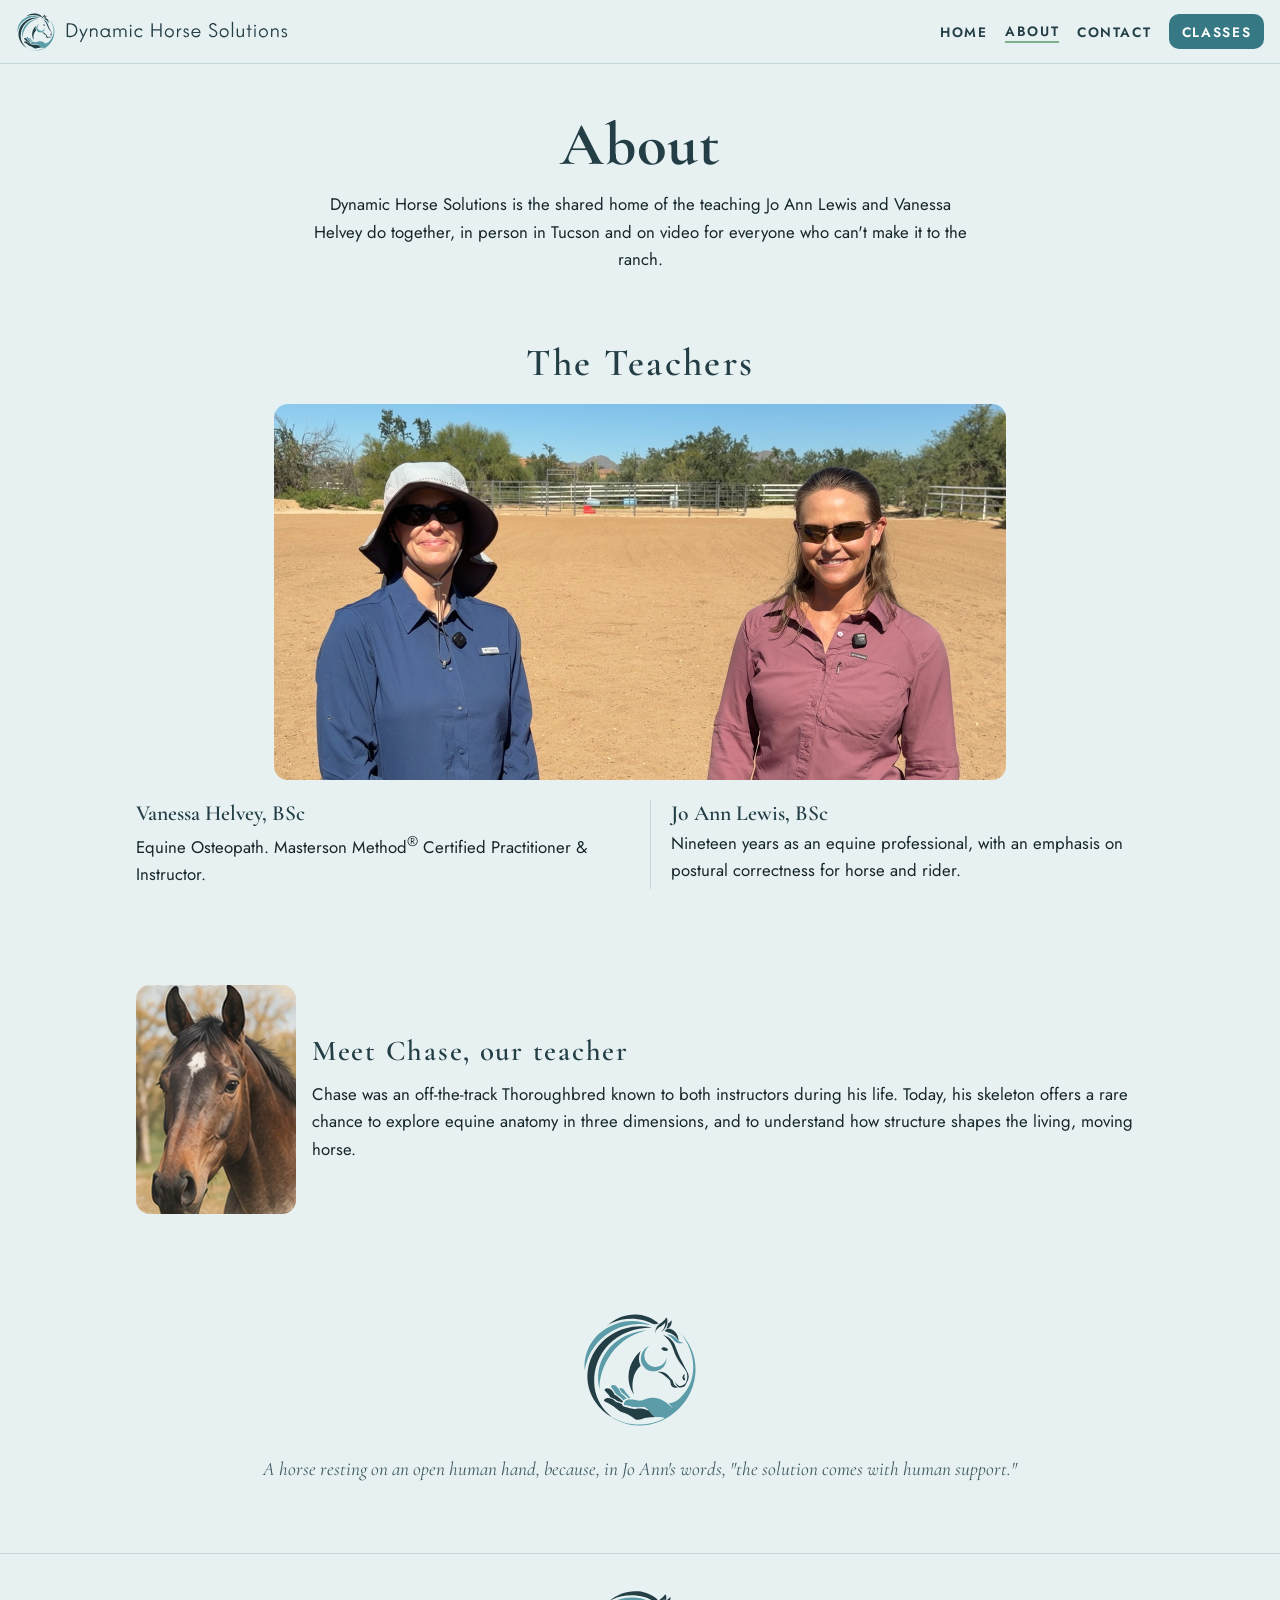
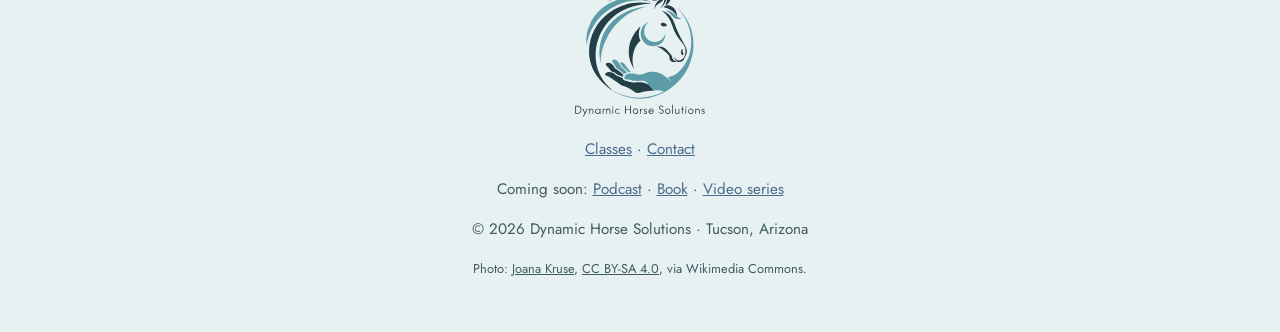
==== commit ff0a2c06: "Teachers' captions follow the photo (Vanessa left, Jo Ann right); the podcast banner uses the square" ====
--- a/about.html
+++ b/about.html
@@ -44,12 +44,12 @@
   <img class="duo" src="assets/teachers.jpg" alt="Vanessa Helvey and Jo Ann Lewis in the arena at Copper Horse Ranch" width="732" height="376">
   <div class="pair">
     <article>
+      <h3>Vanessa Helvey, BSc</h3>
+      <p>Equine Osteopath. Masterson Method<sup>®</sup> Certified Practitioner &amp; Instructor.</p>
+    </article>
+    <article>
       <h3>Jo Ann Lewis, BSc</h3>
       <p>Nineteen years as an equine professional, with an emphasis on postural correctness for horse and rider.</p>
-    </article>
-    <article>
-      <h3>Vanessa Helvey, BSc</h3>
-      <p>Equine Osteopath. Masterson Method<sup>®</sup> Certified Practitioner &amp; Instructor.</p>
     </article>
   </div>
 </section>
